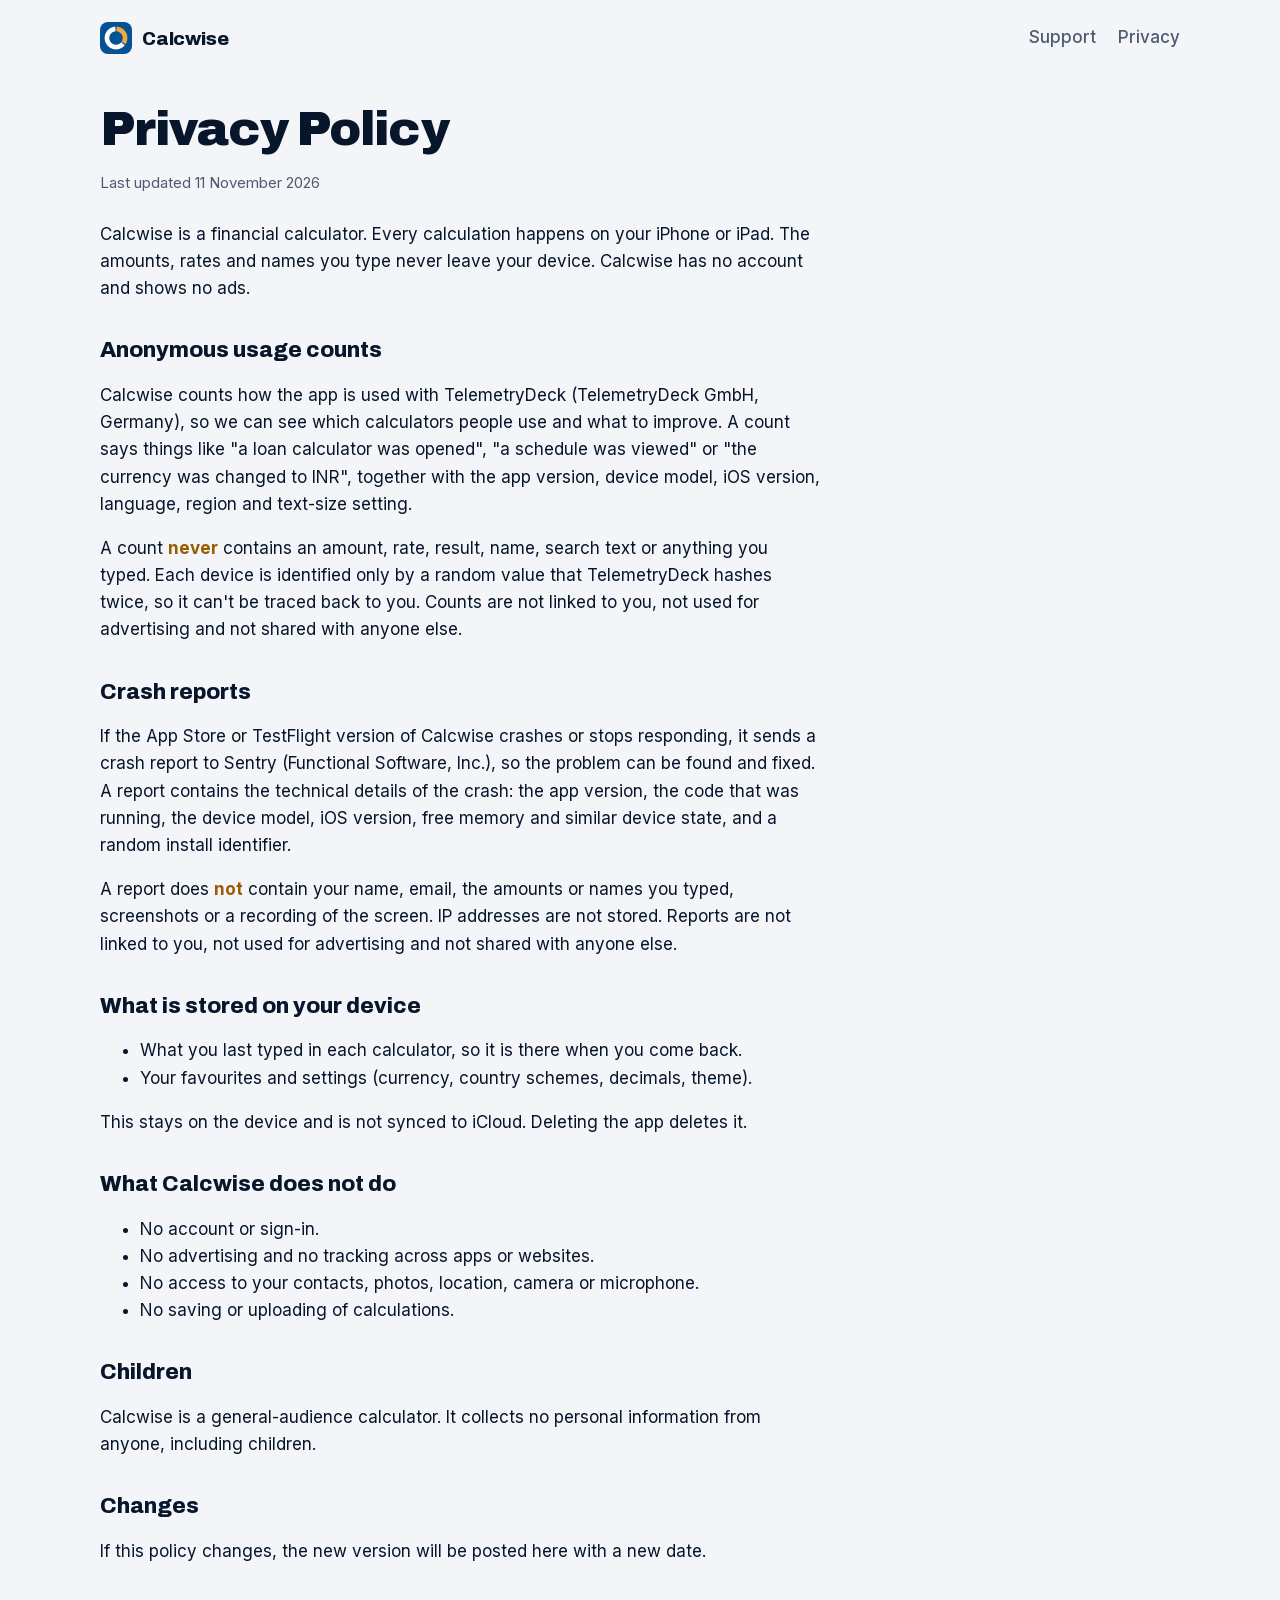
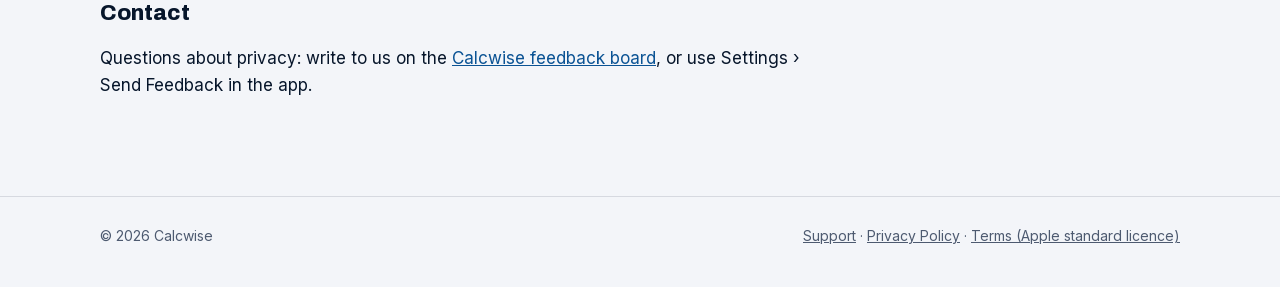
==== privacy/index.html @ e90d2b80 "Publish site from calcwise 92ba3b0" ====
<!doctype html>
<html lang="en">
<head>
  <meta charset="utf-8">
  <meta name="viewport" content="width=device-width, initial-scale=1">
  <title>Privacy Policy · Calcwise</title>
  <meta name="description" content="Calcwise's privacy policy: all maths on your device, no account, anonymous usage counts and crash reports.">
  <link rel="canonical" href="https://iamrkasula.github.io/calcwise-app/privacy/">
  <meta property="og:type" content="website">
  <meta property="og:site_name" content="Calcwise">
  <meta property="og:title" content="Privacy Policy · Calcwise">
  <meta property="og:description" content="Calcwise's privacy policy: all maths on your device, no account, anonymous usage counts and crash reports.">
  <meta property="og:url" content="https://iamrkasula.github.io/calcwise-app/privacy/">
  <meta name="theme-color" content="#07162B">
  <link rel="icon" href="../assets/favicon.png">
  <link rel="stylesheet" href="../styles.css?v=2">
</head>
<body>
  <div class="wrap">
    <header class="top">
      <a class="brand" href="../"><img src="../assets/icon.png" alt="">Calcwise</a>
      <nav><a href="../support/">Support</a><a href="../privacy/">Privacy</a></nav>
    </header>
    <main class="doc">
      <h1>Privacy Policy</h1>
      <p class="updated">Last updated 11 November 2026</p>
      <p>Calcwise is a financial calculator. Every calculation happens on your iPhone or iPad. The amounts, rates and names you type never leave your device. Calcwise has no account and shows no ads.</p>
      <h2>Anonymous usage counts</h2>
      <p>Calcwise counts how the app is used with TelemetryDeck (TelemetryDeck GmbH, Germany), so we can see which calculators people use and what to improve. A count says things like "a loan calculator was opened", "a schedule was viewed" or "the currency was changed to INR", together with the app version, device model, iOS version, language, region and text-size setting.</p>
      <p>A count <strong>never</strong> contains an amount, rate, result, name, search text or anything you typed. Each device is identified only by a random value that TelemetryDeck hashes twice, so it can't be traced back to you. Counts are not linked to you, not used for advertising and not shared with anyone else.</p>
      <h2>Crash reports</h2>
      <p>If the App Store or TestFlight version of Calcwise crashes or stops responding, it sends a crash report to Sentry (Functional Software, Inc.), so the problem can be found and fixed. A report contains the technical details of the crash: the app version, the code that was running, the device model, iOS version, free memory and similar device state, and a random install identifier.</p>
      <p>A report does <strong>not</strong> contain your name, email, the amounts or names you typed, screenshots or a recording of the screen. IP addresses are not stored. Reports are not linked to you, not used for advertising and not shared with anyone else.</p>
      <h2>What is stored on your device</h2>
      <ul>
        <li>What you last typed in each calculator, so it is there when you come back.</li>
        <li>Your favourites and settings (currency, country schemes, decimals, theme).</li>
      </ul>
      <p>This stays on the device and is not synced to iCloud. Deleting the app deletes it.</p>
      <h2>What Calcwise does not do</h2>
      <ul>
        <li>No account or sign-in.</li>
        <li>No advertising and no tracking across apps or websites.</li>
        <li>No access to your contacts, photos, location, camera or microphone.</li>
        <li>No saving or uploading of calculations.</li>
      </ul>
      <h2>Children</h2>
      <p>Calcwise is a general-audience calculator. It collects no personal information from anyone, including children.</p>
      <h2>Changes</h2>
      <p>If this policy changes, the new version will be posted here with a new date.</p>
      <h2>Contact</h2>
      <p>Questions about privacy: write to us on the <a href="https://app-feature-requests.canny.io/calcwise">Calcwise feedback board</a>, or use Settings › Send Feedback in the app.</p>
    </main>
  </div>
  <footer>
    <div class="wrap">
      <span>© 2026 Calcwise</span>
      <span><a href="../support/">Support</a> · <a href="../privacy/">Privacy Policy</a> · <a href="https://www.apple.com/legal/internet-services/itunes/dev/stdeula/">Terms (Apple standard licence)</a></span>
    </div>
  </footer>
</body>
</html>
---- styles.css ----
/* Calcwise site, look A "big numbers" (spec/09-store-shots.md, Website): dark ink, amber result numbers,
   Archivo Heavy, tilted real screens as art, a statement-style ledger instead of a card grid.
   Dark first; a paper variant for people who prefer light. Fonts are served from this site (OFL). */
@font-face { font-family: "Archivo"; src: url("assets/fonts/archivo.woff2") format("woff2"); font-weight: 100 900; font-display: swap; }
@font-face { font-family: "Inter"; src: url("assets/fonts/inter.woff2") format("woff2"); font-weight: 100 900; font-display: swap; }

:root {
  --ink: #07162b;        /* ground */
  --raise: #0d2140;      /* ledger rows, notes */
  --text: #eef2f8;
  --soft: #a3adbf;
  --line: rgba(238, 242, 248, .14);
  --amber: #f2b45a;      /* result numbers, as in the store screenshots */
  --link: #8fbcf2;
  --display: "Archivo", "Arial Black", "Helvetica Neue", sans-serif;
  --body: "Inter", -apple-system, "Segoe UI", Roboto, sans-serif;
  color-scheme: dark;
}
@media (prefers-color-scheme: light) {
  :root { --ink: #f3f5f9; --raise: #ffffff; --text: #07162b; --soft: #4d5a70; --line: rgba(7, 22, 43, .12);
          --amber: #9a5b00; --link: #0b5394; color-scheme: light; }
}

* { box-sizing: border-box; }
html { -webkit-text-size-adjust: 100%; }
body { margin: 0; background: var(--ink); color: var(--text); font: 17px/1.6 var(--body); }
a { color: var(--link); }
a:focus-visible { outline: 2px solid var(--amber); outline-offset: 3px; border-radius: 4px; }
img { max-width: 100%; }
.wrap { max-width: 1120px; margin: 0 auto; padding-left: max(20px, env(safe-area-inset-left, 0px)); padding-right: max(20px, env(safe-area-inset-right, 0px)); }

/* Top bar */
.top { display: flex; justify-content: space-between; align-items: center; gap: 16px; padding-block: 22px; }
.brand { display: flex; align-items: center; gap: 10px; font: 800 19px/1 var(--display); color: var(--text); text-decoration: none; letter-spacing: -.01em; }
.brand img { width: 32px; height: 32px; border-radius: 8px; }
.top nav { display: flex; gap: 22px; }
.top nav a { color: var(--soft); text-decoration: none; font-weight: 500; }
.top nav a:hover { color: var(--text); }

/* Hero: the number first, the screens beside it */
.hero { display: grid; grid-template-columns: minmax(0, 1.05fr) minmax(0, .95fr); gap: 40px; align-items: center; padding-block: 40px 72px; }
.eyebrow { font: 600 13px/1 var(--body); letter-spacing: .12em; text-transform: uppercase; color: var(--soft); margin: 0 0 18px; }
.figure { font: 900 clamp(56px, 9vw, 112px)/.95 var(--display); color: var(--amber); letter-spacing: -.03em; margin: 0; font-variant-numeric: tabular-nums; }
.figure small { display: block; font: 800 clamp(22px, 3vw, 32px)/1.2 var(--display); color: var(--amber); letter-spacing: -.01em; margin-top: 8px; }
.hero h1 { font: 800 clamp(28px, 3.6vw, 40px)/1.12 var(--display); letter-spacing: -.015em; margin: 28px 0 14px; text-wrap: balance; }
.lead { color: var(--soft); max-width: 34em; margin: 0; }
.facts { display: flex; flex-wrap: wrap; gap: 6px 18px; list-style: none; padding: 0; margin: 22px 0 0; color: var(--text); font-weight: 600; font-size: 15px; }
.facts li::before { content: "·"; color: var(--amber); margin-right: 8px; font-weight: 900; }
.store-badge { display: inline-block; margin-top: 30px; line-height: 0; }
.store-badge img { height: 54px; width: auto; } /* Apple's artwork as supplied */

.screens { position: relative; height: 640px; }
.screens img { position: absolute; height: 88%; width: auto; border-radius: 34px; border: 1px solid var(--line); }
.screens .back { right: 2%; top: 9%; transform: rotate(5deg); opacity: .92; }
.screens .front { left: 4%; top: 1%; transform: rotate(-4deg); }

/* Ledger: one line per group, the count on the right like a statement */
.ledger { padding-block: 24px 64px; }
.ledger h2, .split h2 { font: 800 clamp(26px, 3.4vw, 36px)/1.15 var(--display); letter-spacing: -.015em; margin: 0 0 22px; text-wrap: balance; }
.rows { list-style: none; padding: 0; margin: 0; border-top: 1px solid var(--line); }
.rows li { display: grid; grid-template-columns: 220px minmax(0, 1fr) auto; gap: 8px 28px; align-items: baseline; padding: 20px 4px; border-bottom: 1px solid var(--line); }
.rows b { font: 800 20px/1.3 var(--display); }
.rows span { color: var(--soft); }
.rows em { font: 900 26px/1 var(--display); font-style: normal; color: var(--amber); font-variant-numeric: tabular-nums; white-space: nowrap; }
.rows li.total { border-bottom: 0; }
.rows li.total b, .rows li.total em { font-size: 24px; }
.rows li.total em { font-size: 34px; }

/* Schedule and privacy, each beside a screen */
.split { display: grid; grid-template-columns: minmax(0, 1fr) minmax(0, 1fr); gap: 48px; align-items: center; padding-block: 48px; border-top: 1px solid var(--line); }
.split p { color: var(--soft); max-width: 32em; margin: 0 0 12px; }
.split .shot { justify-self: center; width: min(300px, 80%); height: auto; border-radius: 34px; border: 1px solid var(--line); transform: rotate(3deg); }
.split.solo { grid-template-columns: minmax(0, 720px); }
.split .shot { border-radius: 34px 34px 0 0; }
.note { background: var(--raise); border-radius: 14px; padding: 18px 20px; }
.note p { margin: 0; color: var(--text); }

footer { border-top: 1px solid var(--line); margin-top: 24px; padding-block: 28px 40px; color: var(--soft); font-size: 14px; }
footer .wrap { display: flex; flex-wrap: wrap; justify-content: space-between; gap: 10px; }
footer a { color: var(--soft); }

/* Privacy and support pages */
.doc { max-width: 720px; padding-block: 16px 56px; }
.doc h1 { font: 900 clamp(34px, 5vw, 48px)/1.08 var(--display); letter-spacing: -.02em; margin: 12px 0 8px; }
.doc h2 { font: 800 22px/1.3 var(--display); margin: 34px 0 8px; }
.doc p, .doc li { color: var(--text); }
.doc .updated { color: var(--soft); font-size: 15px; margin-bottom: 26px; }
.doc strong { color: var(--amber); }

@media (max-width: 860px) {
  .hero { grid-template-columns: minmax(0, 1fr); padding-block: 16px 40px; }
  .screens { height: clamp(380px, 110vw, 560px); }
  .screens img { border-radius: 24px; }
  .rows li { grid-template-columns: minmax(0, 1fr) auto; }
  .rows li span { grid-column: 1 / -1; grid-row: 2; }
  .split { grid-template-columns: minmax(0, 1fr); gap: 28px; }
  .split .shot { order: 2; }
}
@media (prefers-reduced-motion: reduce) { * { transition: none !important; } }
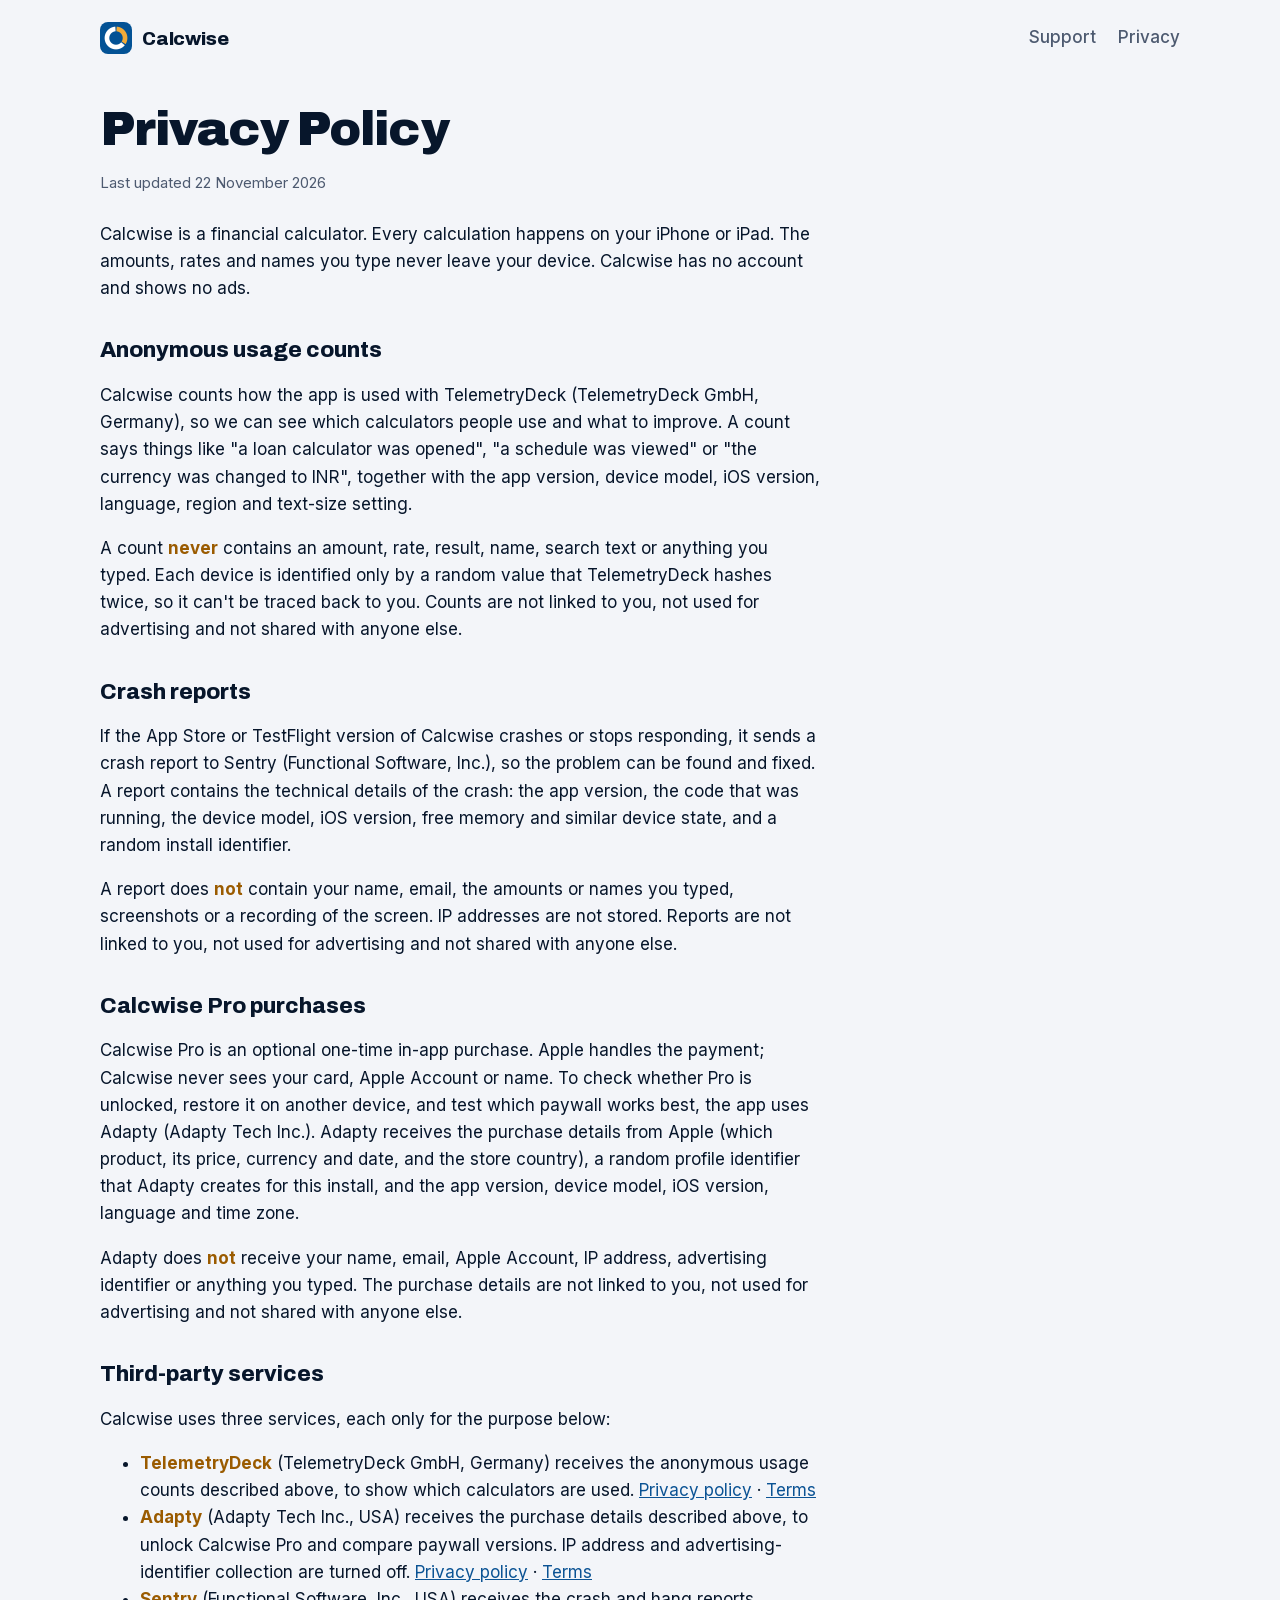
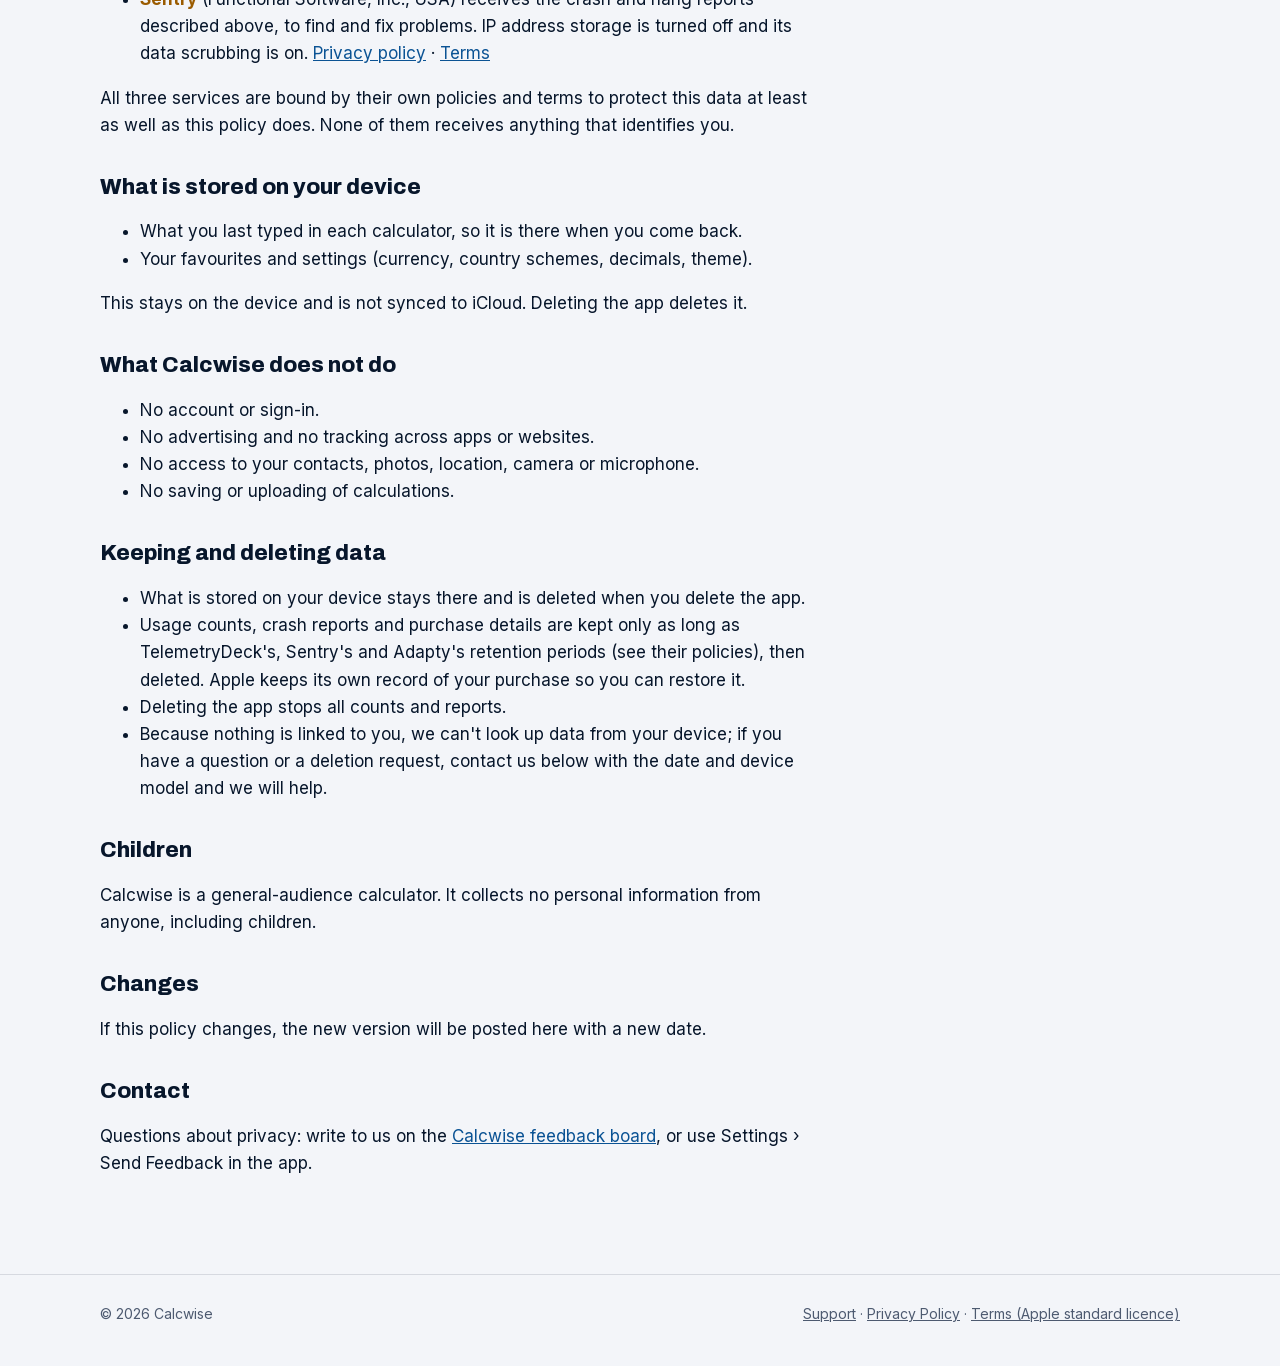
==== commit 8834db4f: "Publish site from calcwise 8940ec1" ====
--- a/privacy/index.html
+++ b/privacy/index.html
@@ -23,7 +23,7 @@
     </header>
     <main class="doc">
       <h1>Privacy Policy</h1>
-      <p class="updated">Last updated 11 November 2026</p>
+      <p class="updated">Last updated 22 November 2026</p>
       <p>Calcwise is a financial calculator. Every calculation happens on your iPhone or iPad. The amounts, rates and names you type never leave your device. Calcwise has no account and shows no ads.</p>
       <h2>Anonymous usage counts</h2>
       <p>Calcwise counts how the app is used with TelemetryDeck (TelemetryDeck GmbH, Germany), so we can see which calculators people use and what to improve. A count says things like "a loan calculator was opened", "a schedule was viewed" or "the currency was changed to INR", together with the app version, device model, iOS version, language, region and text-size setting.</p>
@@ -31,6 +31,17 @@
       <h2>Crash reports</h2>
       <p>If the App Store or TestFlight version of Calcwise crashes or stops responding, it sends a crash report to Sentry (Functional Software, Inc.), so the problem can be found and fixed. A report contains the technical details of the crash: the app version, the code that was running, the device model, iOS version, free memory and similar device state, and a random install identifier.</p>
       <p>A report does <strong>not</strong> contain your name, email, the amounts or names you typed, screenshots or a recording of the screen. IP addresses are not stored. Reports are not linked to you, not used for advertising and not shared with anyone else.</p>
+      <h2>Calcwise Pro purchases</h2>
+      <p>Calcwise Pro is an optional one-time in-app purchase. Apple handles the payment; Calcwise never sees your card, Apple Account or name. To check whether Pro is unlocked, restore it on another device, and test which paywall works best, the app uses Adapty (Adapty Tech Inc.). Adapty receives the purchase details from Apple (which product, its price, currency and date, and the store country), a random profile identifier that Adapty creates for this install, and the app version, device model, iOS version, language and time zone.</p>
+      <p>Adapty does <strong>not</strong> receive your name, email, Apple Account, IP address, advertising identifier or anything you typed. The purchase details are not linked to you, not used for advertising and not shared with anyone else.</p>
+      <h2>Third-party services</h2>
+      <p>Calcwise uses three services, each only for the purpose below:</p>
+      <ul>
+        <li><strong>TelemetryDeck</strong> (TelemetryDeck GmbH, Germany) receives the anonymous usage counts described above, to show which calculators are used. <a href="https://telemetrydeck.com/privacy/">Privacy policy</a> · <a href="https://telemetrydeck.com/terms/">Terms</a></li>
+        <li><strong>Adapty</strong> (Adapty Tech Inc., USA) receives the purchase details described above, to unlock Calcwise Pro and compare paywall versions. IP address and advertising-identifier collection are turned off. <a href="https://adapty.io/privacy">Privacy policy</a> · <a href="https://adapty.io/terms">Terms</a></li>
+        <li><strong>Sentry</strong> (Functional Software, Inc., USA) receives the crash and hang reports described above, to find and fix problems. IP address storage is turned off and its data scrubbing is on. <a href="https://sentry.io/privacy/">Privacy policy</a> · <a href="https://sentry.io/terms/">Terms</a></li>
+      </ul>
+      <p>All three services are bound by their own policies and terms to protect this data at least as well as this policy does. None of them receives anything that identifies you.</p>
       <h2>What is stored on your device</h2>
       <ul>
         <li>What you last typed in each calculator, so it is there when you come back.</li>
@@ -43,6 +54,13 @@
         <li>No advertising and no tracking across apps or websites.</li>
         <li>No access to your contacts, photos, location, camera or microphone.</li>
         <li>No saving or uploading of calculations.</li>
+      </ul>
+      <h2>Keeping and deleting data</h2>
+      <ul>
+        <li>What is stored on your device stays there and is deleted when you delete the app.</li>
+        <li>Usage counts, crash reports and purchase details are kept only as long as TelemetryDeck's, Sentry's and Adapty's retention periods (see their policies), then deleted. Apple keeps its own record of your purchase so you can restore it.</li>
+        <li>Deleting the app stops all counts and reports.</li>
+        <li>Because nothing is linked to you, we can't look up data from your device; if you have a question or a deletion request, contact us below with the date and device model and we will help.</li>
       </ul>
       <h2>Children</h2>
       <p>Calcwise is a general-audience calculator. It collects no personal information from anyone, including children.</p>
